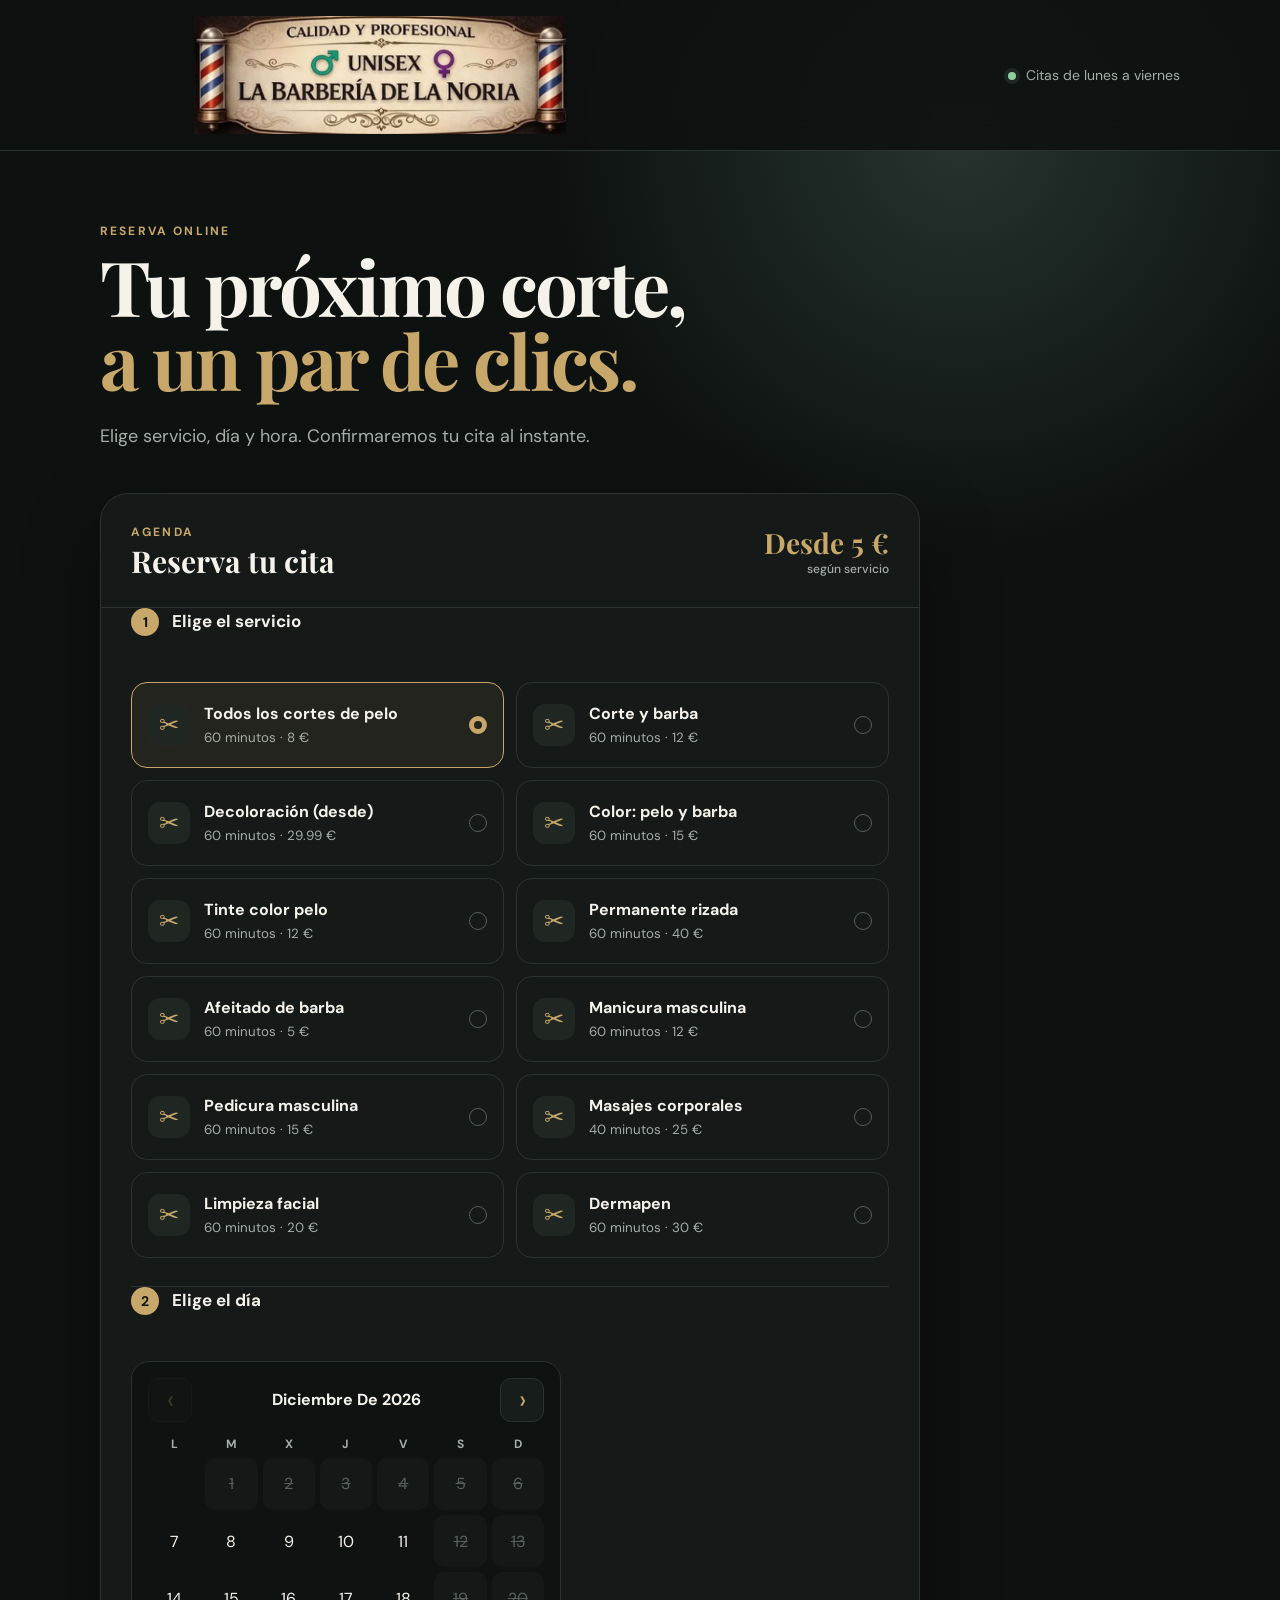
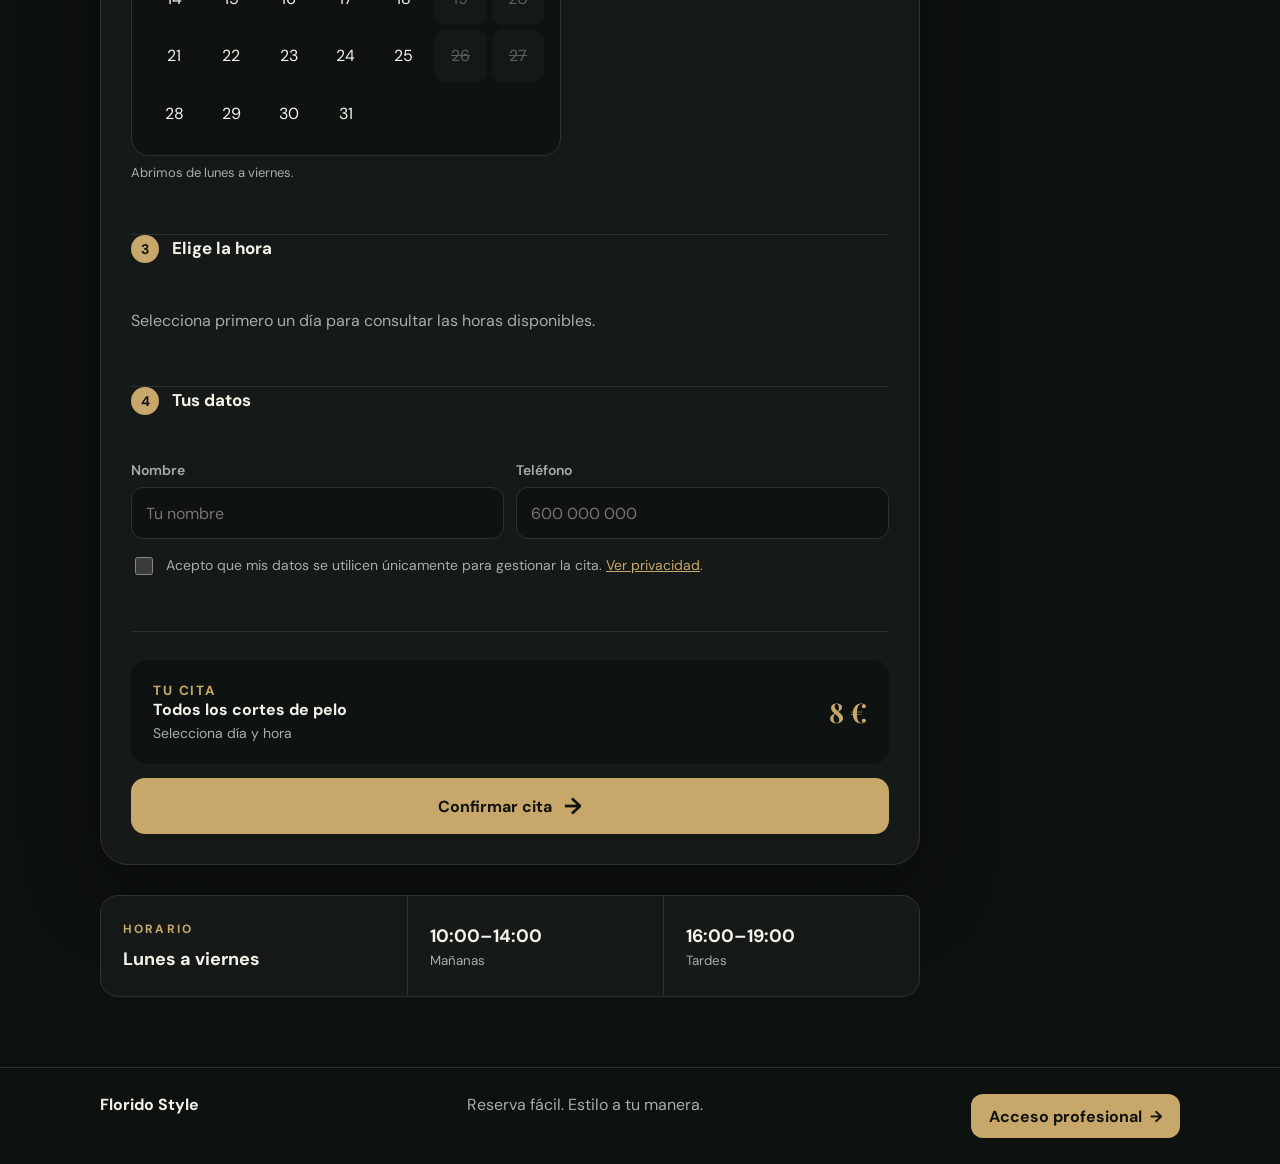
==== index.html @ 10f053c9 "barber" ====
<!doctype html>
<html lang="es">
<head>
  <meta charset="UTF-8">
  <meta name="viewport" content="width=device-width, initial-scale=1, viewport-fit=cover">
  <meta name="theme-color" content="#101413">
  <meta name="description" content="Reserva online tu día y hora en Florido Style.">
  <meta property="og:type" content="website">
  <meta property="og:locale" content="es_ES">
  <meta property="og:title" content="Citas Florido Style">
  <meta property="og:description" content="Reserva online tu día y hora en Florido Style.">
  <meta property="og:url" content="https://albertolopezmo-arch.github.io/florido-style-citas/index.html">
  <meta property="og:image" content="https://albertolopezmo-arch.github.io/florido-style-citas/assets/citas-florido-style-social.png?v=2">
  <meta property="og:image:alt" content="Citas Florido Style · Reserva online tu día y hora">
  <meta name="twitter:card" content="summary_large_image">
  <meta name="twitter:title" content="Citas Florido Style">
  <meta name="twitter:description" content="Reserva online tu día y hora en Florido Style.">
  <meta name="twitter:image" content="https://albertolopezmo-arch.github.io/florido-style-citas/assets/citas-florido-style-social.png?v=2">
  <title>Citas Florido Style</title>
  <link rel="preconnect" href="https://fonts.googleapis.com">
  <link rel="preconnect" href="https://fonts.gstatic.com" crossorigin>
  <link href="https://fonts.googleapis.com/css2?family=DM+Sans:wght@400;500;600;700&family=Playfair+Display:wght@700&display=swap" rel="stylesheet">
  <link rel="stylesheet" href="styles.css">
</head>
<body>
  <section id="welcome-splash" class="welcome-splash" aria-label="Bienvenida a Florido Style">
    <img src="assets/portada-florido-style.png" alt="Florido Style Barbería">
    <div class="agenda-loading" role="status" aria-label="Cargando agenda">
      <div class="barber-progress" aria-hidden="true"><i></i></div>
      <span>Cargando agenda</span>
    </div>
  </section>

  <header class="topbar">
    <a class="brand noria-brand" href="#" aria-label="La Barbería de la Noria, inicio">
      <img class="brand-logo noria-logo" src="assets/logo-barberia-de-la-noria.png" alt="La Barbería de la Noria, calidad y profesional, unisex">
    </a>
    <div class="open-pill"><span></span> Citas de lunes a viernes</div>
  </header>

  <main>
    <section class="intro">
      <p class="eyebrow">RESERVA ONLINE</p>
      <h1>Tu próximo corte,<br><em>a un par de clics.</em></h1>
      <p>Elige servicio, día y hora. Confirmaremos tu cita al instante.</p>
    </section>

    <section class="booking-card" aria-labelledby="booking-title">
      <div class="card-heading">
        <div><span>AGENDA</span><h2 id="booking-title">Reserva tu cita</h2></div>
        <div class="price" id="headline-price">Desde 5 €<small>según servicio</small></div>
      </div>

      <form id="booking-form" novalidate>
        <fieldset>
          <legend><span>1</span> Elige el servicio</legend>
          <div id="service-grid" class="service-grid"><p class="empty-state">Cargando servicios…</p></div>
        </fieldset>

        <fieldset>
          <legend><span>2</span> Elige el día</legend>
          <div class="booking-calendar" aria-label="Calendario de citas">
            <div class="calendar-heading">
              <button id="calendar-prev" type="button" aria-label="Mes anterior">‹</button>
              <strong id="calendar-month"></strong>
              <button id="calendar-next" type="button" aria-label="Mes siguiente">›</button>
            </div>
            <div class="calendar-weekdays" aria-hidden="true"><span>L</span><span>M</span><span>X</span><span>J</span><span>V</span><span>S</span><span>D</span></div>
            <div id="calendar-days" class="calendar-days" aria-live="polite"></div>
            <input id="booking-date" type="hidden" required>
          </div>
          <p class="hint">Abrimos de lunes a viernes.</p>
          <p id="date-error" class="error" role="alert"></p>
        </fieldset>

        <fieldset>
          <legend><span>3</span> Elige la hora</legend>
          <div id="slots" class="slots" aria-live="polite">
            <p class="empty-state">Selecciona primero un día para consultar las horas disponibles.</p>
          </div>
          <p id="slot-error" class="error" role="alert"></p>
        </fieldset>

        <fieldset>
          <legend><span>4</span> Tus datos</legend>
          <div class="details-grid">
            <label><span>Nombre</span><input id="customer-name" autocomplete="name" maxlength="60" placeholder="Tu nombre" required></label>
            <label><span>Teléfono</span><input id="customer-phone" type="tel" autocomplete="tel" maxlength="20" placeholder="600 000 000" required></label>
          </div>
          <label class="privacy-check">
            <input id="privacy-check" type="checkbox" required>
            <span>Acepto que mis datos se utilicen únicamente para gestionar la cita. <a href="privacy.html" target="_blank">Ver privacidad</a>.</span>
          </label>
          <p id="form-error" class="error" role="alert"></p>
        </fieldset>

        <div class="summary" id="summary">
          <div><small>TU CITA</small><strong id="summary-service">Corte de pelo</strong><span id="summary-when">Selecciona día y hora</span></div>
          <strong id="summary-price">—</strong>
        </div>
        <button class="primary-button" id="submit-button" type="submit">Confirmar cita <span>→</span></button>
      </form>
    </section>

    <section class="hours" aria-label="Horario">
      <div><span>HORARIO</span><strong>Lunes a viernes</strong></div>
      <div><strong>10:00–14:00</strong><small>Mañanas</small></div>
      <div><strong>16:00–19:00</strong><small>Tardes</small></div>
    </section>
  </main>

  <footer><strong>Florido Style</strong><span>Reserva fácil. Estilo a tu manera.</span><a class="professional-button" href="admin.html">Acceso profesional <b>→</b></a></footer>

  <dialog id="confirmation-dialog">
    <div class="success-icon">✓</div>
    <p class="eyebrow">CITA CONFIRMADA</p>
    <h2>¡Te esperamos!</h2>
    <p id="confirmation-text"></p>
    <div class="calendar-actions">
      <button id="add-google-calendar" class="calendar-button" type="button">Abrir en Google Calendar</button>
      <button id="download-calendar" class="calendar-button secondary-calendar" type="button">iPhone u otro calendario</button>
      <small>En iPhone, abre el archivo descargado y pulsa «Añadir».</small>
    </div>
    <button id="close-dialog" class="primary-button" type="button">Entendido</button>
  </dialog>

  <script src="config.js"></script>
  <script src="app.js"></script>
</body>
</html>
---- styles.css ----
:root {
  color-scheme: dark;
  --ink: #f5f2ea;
  --muted: #a6ada8;
  --bg: #0d1110;
  --panel: #151a18;
  --line: #2b332f;
  --accent: #c7a76a;
  --accent-dark: #a4854e;
  --success: #8fcf9d;
  font-family: "DM Sans", system-ui, sans-serif;
}
* { box-sizing: border-box; }
html { scroll-behavior: smooth; }
body { margin: 0; min-width: 320px; min-height: 100vh; overflow-x: hidden; padding-bottom: env(safe-area-inset-bottom); color: var(--ink); background: radial-gradient(circle at 75% 5%, #25332e 0, transparent 26rem), var(--bg); }
button, input { font: inherit; touch-action: manipulation; }
button, label, a { -webkit-tap-highlight-color: transparent; }
button:focus-visible, input:focus-visible, a:focus-visible { outline: 3px solid rgba(199,167,106,.55); outline-offset: 3px; }
a { color: var(--accent); }
.welcome-splash { position: fixed; inset: 0; z-index: 100; min-height: 100dvh; display: grid; place-items: center; overflow: hidden; background: #050706; transition: opacity .8s ease, visibility .8s ease; }
.welcome-splash.closing { opacity: 0; visibility: hidden; pointer-events: none; }
.welcome-splash img { position: relative; z-index: 1; display: block; width: 100%; height: 100%; object-fit: contain; }
.agenda-loading { position: absolute; z-index: 2; left: 50%; bottom: calc(18px + env(safe-area-inset-bottom)); width: min(78%, 370px); transform: translateX(-50%); text-align: center; text-shadow: 0 2px 10px #000; }
.agenda-loading span { display: block; margin-top: 9px; color: #f7e4ae; font-size: 14px; font-weight: 700; letter-spacing: .08em; }
.barber-progress { height: 14px; padding: 2px; overflow: hidden; border: 2px solid #d7ae4b; border-radius: 999px; background: #080a09; box-shadow: 0 3px 15px rgba(0,0,0,.65), inset 0 0 4px #000; }
.barber-progress i { display: block; width: 100%; height: 100%; border-radius: inherit; background: repeating-linear-gradient(120deg, #1749c8 0 16px, #f5f5f2 16px 32px, #d62d35 32px 48px, #f5f5f2 48px 64px); background-size: 78px 100%; transform-origin: left; animation: barber-fill 2s linear forwards, barber-stripes .7s linear infinite; }
@keyframes barber-fill { from { transform: scaleX(.03); } to { transform: scaleX(1); } }
@keyframes barber-stripes { to { background-position: 78px 0; } }
@media (min-width: 700px) {
  .welcome-splash { padding: 32px; background: #0b0f0d; }
  .welcome-splash::before { content: ""; position: absolute; inset: -30px; background: linear-gradient(rgba(4,7,6,.58), rgba(4,7,6,.84)), url("assets/portada-florido-style.png") center / cover no-repeat; filter: blur(22px); transform: scale(1.06); }
  .welcome-splash img { width: auto; height: min(820px, calc(100dvh - 64px)); max-width: min(520px, calc(100vw - 64px)); border-radius: 18px; box-shadow: 0 24px 80px rgba(0,0,0,.68); }
  .agenda-loading { bottom: 46px; }
}
.topbar { min-height: 82px; display: flex; align-items: center; justify-content: space-between; gap: 20px; padding: calc(16px + env(safe-area-inset-top)) max(24px, calc((100vw - 1080px) / 2)) 16px; border-bottom: 1px solid var(--line); background: rgba(13,17,16,.86); backdrop-filter: blur(16px); position: sticky; top: 0; z-index: 5; }
.brand { color: inherit; text-decoration: none; display: flex; align-items: center; gap: 12px; }
.brand-logo { display: block; width: clamp(210px, 27vw, 300px); height: auto; }
.noria-brand { max-width: min(560px, 72vw); }
.noria-logo { width: clamp(300px, 45vw, 560px); max-height: 118px; object-fit: contain; }
.brand-mark { width: 46px; height: 46px; display: grid; place-items: center; border: 1px solid var(--accent); border-radius: 50%; font: 700 17px "Playfair Display"; color: var(--accent); }
.brand strong, .brand small { display: block; }
.brand strong { font: 700 20px "Playfair Display"; }
.brand small { color: var(--muted); letter-spacing: .22em; font-size: 10px; margin-top: 2px; }
.open-pill { color: var(--muted); font-size: 14px; }
.open-pill span { display: inline-block; width: 8px; height: 8px; border-radius: 50%; background: var(--success); margin-right: 6px; box-shadow: 0 0 0 4px rgba(143,207,157,.1); }
main { width: min(1080px, calc(100% - 32px)); margin: 0 auto; }
.intro { padding: 72px 0 42px; max-width: 720px; }
.eyebrow, .card-heading span, .hours span { margin: 0 0 10px; color: var(--accent); font-size: 12px; font-weight: 700; letter-spacing: .18em; }
h1 { font: 700 clamp(42px, 8vw, 76px)/.98 "Playfair Display"; letter-spacing: -.035em; margin: 0; }
h1 em { color: var(--accent); font-style: normal; }
.intro > p:last-child { color: var(--muted); font-size: 18px; line-height: 1.6; margin: 24px 0 0; }
.booking-card { max-width: 820px; margin-bottom: 30px; border: 1px solid var(--line); border-radius: 28px; background: rgba(21,26,24,.96); box-shadow: 0 30px 80px rgba(0,0,0,.32); overflow: hidden; }
.card-heading { padding: 26px 30px; border-bottom: 1px solid var(--line); display: flex; justify-content: space-between; align-items: center; gap: 20px; }
.card-heading h2 { font: 700 30px "Playfair Display"; margin: 0; }
.price { color: var(--accent); font: 700 28px "Playfair Display"; text-align: right; }
.price small { display: block; color: var(--muted); font: 500 12px "DM Sans"; }
form { padding: 0 30px 30px; }
fieldset { border: 0; margin: 0; padding: 28px 0; border-bottom: 1px solid var(--line); }
legend { padding: 0; margin-bottom: 18px; font-size: 17px; font-weight: 700; }
legend span { display: inline-grid; place-items: center; width: 28px; height: 28px; margin-right: 9px; border-radius: 50%; background: var(--accent); color: #121512; font-size: 14px; }
.service-grid { display: grid; grid-template-columns: repeat(2, 1fr); gap: 12px; }
.service-card { position: relative; display: flex; align-items: center; gap: 14px; min-height: 86px; padding: 16px; border: 1px solid var(--line); border-radius: 16px; cursor: pointer; transition: .2s ease; }
.service-card:hover { border-color: #5b665f; transform: translateY(-1px); }
.service-card:has(input:checked) { border-color: var(--accent); background: rgba(199,167,106,.08); }
.service-card input { position: absolute; opacity: 0; }
.service-icon { width: 42px; height: 42px; flex: 0 0 auto; display: grid; place-items: center; border-radius: 12px; background: #202723; color: var(--accent); font-size: 24px; }
.service-card strong, .service-card small { display: block; }
.service-card small { margin-top: 5px; color: var(--muted); }
.service-card i { width: 18px; height: 18px; margin-left: auto; border: 1px solid #56605a; border-radius: 50%; }
.service-card:has(input:checked) i { border: 5px solid var(--accent); }
label > span:first-child, .date-control > span { display: block; margin-bottom: 8px; color: var(--muted); font-size: 14px; font-weight: 600; }
input[type="date"], input[type="text"], input[type="tel"], input:not([type]) { width: 100%; min-width: 0; max-width: 100%; min-height: 52px; padding: 0 14px; color: var(--ink); background: #0e1311; border: 1px solid var(--line); border-radius: 12px; outline: none; font-size: 16px; }
input:focus { border-color: var(--accent); box-shadow: 0 0 0 3px rgba(199,167,106,.12); }
.date-control { display: block; max-width: 360px; }
.booking-calendar { width: min(100%, 430px); padding: 16px; border: 1px solid var(--line); border-radius: 18px; background: #0e1311; }
.calendar-heading { display: grid; grid-template-columns: 44px 1fr 44px; align-items: center; gap: 8px; margin-bottom: 14px; }
.calendar-heading strong { text-align: center; text-transform: capitalize; font-size: 16px; }
.calendar-heading button { width: 44px; height: 44px; color: var(--accent); background: #171d1a; border: 1px solid var(--line); border-radius: 11px; cursor: pointer; font-size: 27px; }
.calendar-heading button:disabled { opacity: .25; cursor: default; }
.calendar-weekdays, .calendar-days { display: grid; grid-template-columns: repeat(7, minmax(0, 1fr)); gap: 5px; }
.calendar-weekdays { margin-bottom: 6px; color: var(--muted); text-align: center; font-size: 12px; font-weight: 700; }
.calendar-day { aspect-ratio: 1; min-width: 0; display: grid; place-items: center; padding: 0; color: var(--ink); background: transparent; border: 1px solid transparent; border-radius: 10px; cursor: pointer; }
.calendar-day:hover:not(:disabled) { border-color: var(--accent); }
.calendar-day.selected { color: #111511; background: var(--accent); font-weight: 700; }
.calendar-day:disabled { color: #59605c; background: rgba(255,255,255,.025); cursor: not-allowed; text-decoration: line-through; }
.calendar-day.blocked:disabled { color: #777d79; background: rgba(255,255,255,.055); }
.calendar-blank { aspect-ratio: 1; }
.hint { color: var(--muted); font-size: 13px; margin: 8px 0 0; }
.slots { display: grid; grid-template-columns: repeat(4, 1fr); gap: 10px; }
.slot { min-height: 50px; color: var(--ink); background: #0e1311; border: 1px solid var(--line); border-radius: 12px; cursor: pointer; font-size: 16px; }
.slot:hover { border-color: var(--accent); }
.slot.selected { color: #111511; background: var(--accent); border-color: var(--accent); font-weight: 700; }
.empty-state { grid-column: 1 / -1; margin: 0; color: var(--muted); line-height: 1.5; }
.details-grid { display: grid; grid-template-columns: 1fr 1fr; gap: 12px; }
.details-grid label span { display: block; margin-bottom: 8px; color: var(--muted); font-size: 14px; }
.privacy-check { display: flex; gap: 10px; align-items: flex-start; margin-top: 16px; color: var(--muted); font-size: 14px; line-height: 1.5; }
.privacy-check input { width: 18px; height: 18px; margin-top: 2px; accent-color: var(--accent); }
.error { min-height: 18px; margin: 7px 0 0; color: #ff9a96; font-size: 13px; }
.summary { display: flex; align-items: center; justify-content: space-between; gap: 20px; padding: 22px; margin: 28px 0 14px; border-radius: 16px; background: #0e1311; }
.summary small, .summary strong, .summary span { display: block; }
.summary small { color: var(--accent); letter-spacing: .14em; font-weight: 700; }
.summary span { color: var(--muted); margin-top: 4px; font-size: 14px; }
.summary > strong { color: var(--accent); font: 700 27px "Playfair Display"; }
.primary-button { width: 100%; min-height: 56px; padding: 0 20px; display: flex; align-items: center; justify-content: center; gap: 12px; color: #101310; background: var(--accent); border: 0; border-radius: 14px; font-weight: 700; cursor: pointer; transition: .2s ease; }
.primary-button:hover { background: #d5b97f; transform: translateY(-1px); }
.primary-button:disabled { opacity: .55; cursor: wait; transform: none; }
.primary-button span { font-size: 23px; }
.hours { max-width: 820px; display: grid; grid-template-columns: 1.2fr 1fr 1fr; gap: 1px; margin-bottom: 70px; border: 1px solid var(--line); border-radius: 18px; overflow: hidden; background: var(--line); }
.hours > div { min-height: 100px; padding: 22px; display: flex; flex-direction: column; justify-content: center; background: var(--panel); }
.hours strong { font-size: 18px; }
.hours small { color: var(--muted); margin-top: 4px; }
footer { display: flex; justify-content: space-between; gap: 20px; padding: 26px max(24px, calc((100vw - 1080px) / 2)); border-top: 1px solid var(--line); color: var(--muted); }
footer strong { color: var(--ink); }
.professional-button { align-self: center; min-height: 44px; display: inline-flex; align-items: center; justify-content: center; gap: 8px; padding: 0 18px; color: #101310; background: var(--accent); border-radius: 12px; text-decoration: none; font-weight: 700; transition: .2s ease; }
.professional-button:hover { background: #d5b97f; transform: translateY(-1px); }
dialog { width: min(440px, calc(100% - 32px)); max-height: calc(100dvh - 32px); overflow-y: auto; padding: 34px; color: var(--ink); text-align: center; background: var(--panel); border: 1px solid var(--line); border-radius: 24px; box-shadow: 0 30px 100px rgba(0,0,0,.6); }
dialog::backdrop { background: rgba(0,0,0,.72); backdrop-filter: blur(4px); }
dialog h2 { font: 700 34px "Playfair Display"; margin: 6px 0 12px; }
dialog p { color: var(--muted); line-height: 1.6; }
.success-icon { width: 58px; height: 58px; margin: 0 auto 18px; display: grid; place-items: center; border-radius: 50%; color: #102014; background: var(--success); font-size: 30px; font-weight: 700; }
.calendar-button { width: 100%; min-height: 54px; margin: 8px 0 10px; color: var(--ink); background: #202723; border: 1px solid var(--accent); border-radius: 14px; cursor: pointer; font-weight: 700; }
.calendar-button:hover { background: #29332e; }
.calendar-actions { margin: 8px 0 14px; }
.calendar-actions .calendar-button { margin: 8px 0 0; }
.calendar-actions .calendar-button:first-child { color: #101310; background: var(--accent); }
.calendar-actions .calendar-button:first-child:hover { background: #d5b97f; }
.calendar-actions small { display: block; margin-top: 9px; color: var(--muted); line-height: 1.45; }
@media (max-width: 650px) {
  .topbar { min-height: 68px; padding: calc(10px + env(safe-area-inset-top)) max(14px, env(safe-area-inset-right)) 10px max(14px, env(safe-area-inset-left)); }
  .open-pill { display: none; }
  .brand-mark { width: 42px; height: 42px; }
  .brand strong { font-size: 18px; }
  .brand-logo { width: min(230px, 68vw); }
  .noria-brand { max-width: 68vw; }
  .noria-logo { width: 100%; max-height: 86px; }
  main { width: min(100% - 16px, 1080px); }
  .intro { padding: 30px 6px 24px; }
  h1 { font-size: clamp(36px, 12vw, 52px); }
  .intro > p:last-child { font-size: 16px; }
  .booking-card { margin-bottom: 18px; border-radius: 20px; }
  .card-heading { align-items: flex-end; padding-top: 21px; padding-bottom: 21px; }
  .card-heading h2 { font-size: 26px; }
  .price { font-size: 25px; }
  .card-heading, form { padding-left: 18px; padding-right: 18px; }
  fieldset { padding: 24px 0; }
  legend { font-size: 16px; line-height: 1.4; }
  .service-grid, .details-grid { grid-template-columns: 1fr; }
  .booking-calendar { width: 100%; padding: 12px; }
  .service-card { min-height: 78px; }
  .slots { grid-template-columns: repeat(3, minmax(0, 1fr)); }
  .summary { padding: 18px; margin-top: 24px; }
  .primary-button { min-height: 58px; font-size: 16px; }
  .hours { grid-template-columns: 1fr; }
  footer { flex-direction: column; padding: 24px 18px; }
  .professional-button { width: 100%; min-height: 52px; }
  dialog { padding: 28px 22px; }
}
@media (max-width: 380px) {
  main { width: calc(100% - 12px); }
  .intro { padding-top: 24px; }
  h1 { font-size: 35px; }
  .card-heading, form { padding-left: 14px; padding-right: 14px; }
  .card-heading h2 { font-size: 23px; }
  .price { font-size: 22px; }
  .slots { grid-template-columns: repeat(2, minmax(0, 1fr)); }
  .summary { align-items: flex-end; padding: 16px; }
  .summary > strong { font-size: 24px; }
}
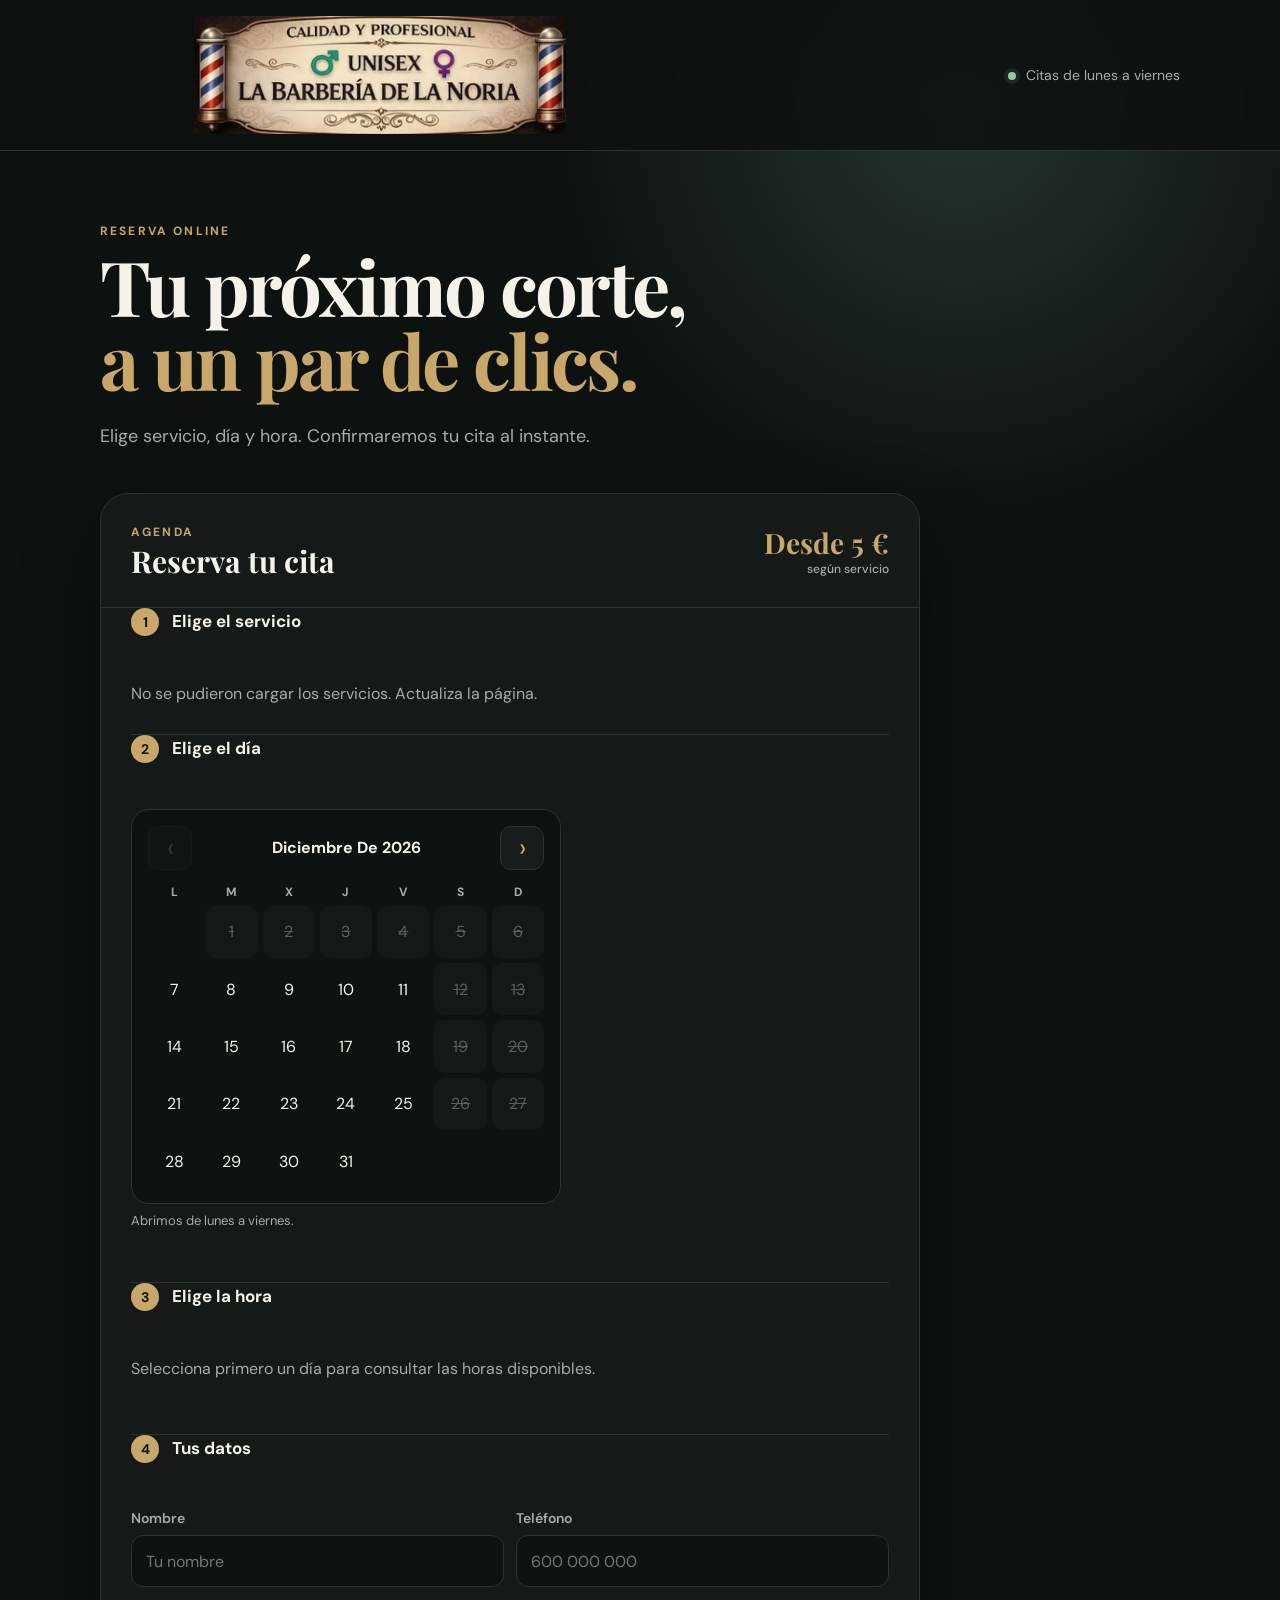
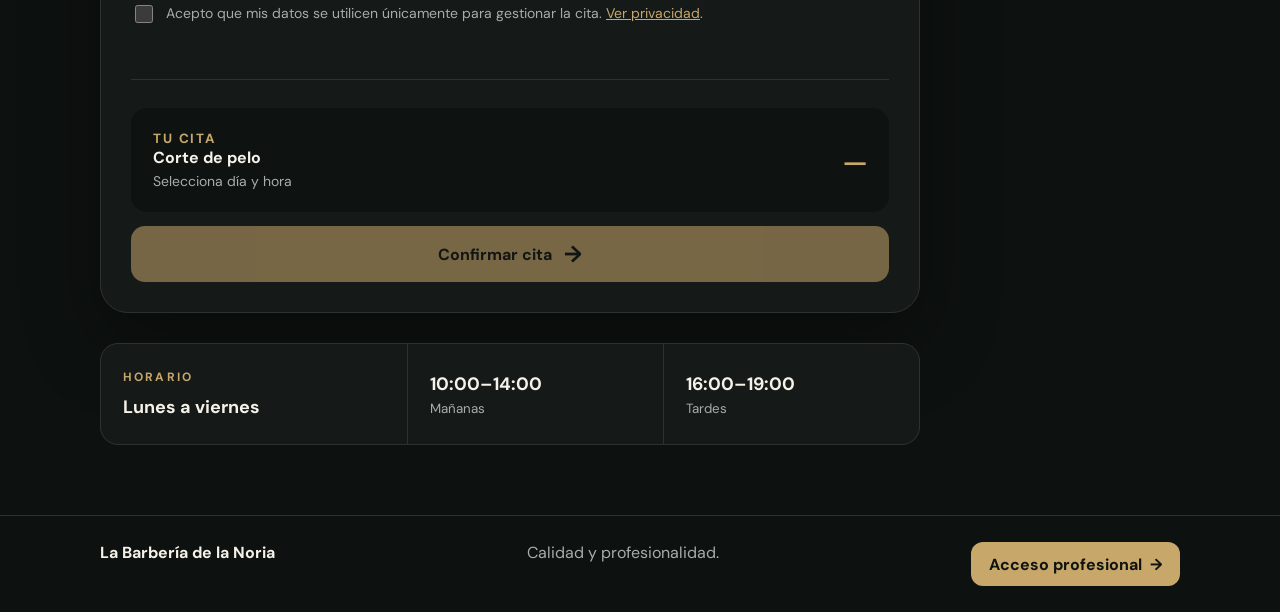
==== commit 75fc87c8: "noria" ====
--- a/index.html
+++ b/index.html
@@ -4,27 +4,27 @@
   <meta charset="UTF-8">
   <meta name="viewport" content="width=device-width, initial-scale=1, viewport-fit=cover">
   <meta name="theme-color" content="#101413">
-  <meta name="description" content="Reserva online tu día y hora en Florido Style.">
+  <meta name="description" content="Reserva online tu cita en La Barbería de la Noria.">
   <meta property="og:type" content="website">
   <meta property="og:locale" content="es_ES">
-  <meta property="og:title" content="Citas Florido Style">
-  <meta property="og:description" content="Reserva online tu día y hora en Florido Style.">
-  <meta property="og:url" content="https://albertolopezmo-arch.github.io/florido-style-citas/index.html">
-  <meta property="og:image" content="https://albertolopezmo-arch.github.io/florido-style-citas/assets/citas-florido-style-social.png?v=2">
-  <meta property="og:image:alt" content="Citas Florido Style · Reserva online tu día y hora">
+  <meta property="og:title" content="Citas La Barbería de la Noria">
+  <meta property="og:description" content="Reserva online tu cita en La Barbería de la Noria.">
+  <meta property="og:url" content="https://albertolopezmo-arch.github.io/barberia-de-la-noria-citas/index.html">
+  <meta property="og:image" content="https://albertolopezmo-arch.github.io/barberia-de-la-noria-citas/assets/referencia-barberia-de-la-noria.png">
+  <meta property="og:image:alt" content="La Barbería de la Noria · Reserva online">
   <meta name="twitter:card" content="summary_large_image">
-  <meta name="twitter:title" content="Citas Florido Style">
-  <meta name="twitter:description" content="Reserva online tu día y hora en Florido Style.">
-  <meta name="twitter:image" content="https://albertolopezmo-arch.github.io/florido-style-citas/assets/citas-florido-style-social.png?v=2">
-  <title>Citas Florido Style</title>
+  <meta name="twitter:title" content="Citas La Barbería de la Noria">
+  <meta name="twitter:description" content="Reserva online tu cita en La Barbería de la Noria.">
+  <meta name="twitter:image" content="https://albertolopezmo-arch.github.io/barberia-de-la-noria-citas/assets/referencia-barberia-de-la-noria.png">
+  <title>Citas La Barbería de la Noria</title>
   <link rel="preconnect" href="https://fonts.googleapis.com">
   <link rel="preconnect" href="https://fonts.gstatic.com" crossorigin>
   <link href="https://fonts.googleapis.com/css2?family=DM+Sans:wght@400;500;600;700&family=Playfair+Display:wght@700&display=swap" rel="stylesheet">
   <link rel="stylesheet" href="styles.css">
 </head>
 <body>
-  <section id="welcome-splash" class="welcome-splash" aria-label="Bienvenida a Florido Style">
-    <img src="assets/portada-florido-style.png" alt="Florido Style Barbería">
+  <section id="welcome-splash" class="welcome-splash" aria-label="Bienvenida a La Barbería de la Noria">
+    <img src="assets/referencia-barberia-de-la-noria.png" alt="La Barbería de la Noria">
     <div class="agenda-loading" role="status" aria-label="Cargando agenda">
       <div class="barber-progress" aria-hidden="true"><i></i></div>
       <span>Cargando agenda</span>
@@ -109,7 +109,7 @@
     </section>
   </main>
 
-  <footer><strong>Florido Style</strong><span>Reserva fácil. Estilo a tu manera.</span><a class="professional-button" href="admin.html">Acceso profesional <b>→</b></a></footer>
+  <footer><strong>La Barbería de la Noria</strong><span>Calidad y profesionalidad.</span><a class="professional-button" href="admin.html">Acceso profesional <b>→</b></a></footer>
 
   <dialog id="confirmation-dialog">
     <div class="success-icon">✓</div>
--- a/styles.css
+++ b/styles.css
@@ -28,7 +28,7 @@
 @keyframes barber-stripes { to { background-position: 78px 0; } }
 @media (min-width: 700px) {
   .welcome-splash { padding: 32px; background: #0b0f0d; }
-  .welcome-splash::before { content: ""; position: absolute; inset: -30px; background: linear-gradient(rgba(4,7,6,.58), rgba(4,7,6,.84)), url("assets/portada-florido-style.png") center / cover no-repeat; filter: blur(22px); transform: scale(1.06); }
+  .welcome-splash::before { content: ""; position: absolute; inset: -30px; background: linear-gradient(rgba(4,7,6,.58), rgba(4,7,6,.84)), url("assets/referencia-barberia-de-la-noria.png") center / cover no-repeat; filter: blur(22px); transform: scale(1.06); }
   .welcome-splash img { width: auto; height: min(820px, calc(100dvh - 64px)); max-width: min(520px, calc(100vw - 64px)); border-radius: 18px; box-shadow: 0 24px 80px rgba(0,0,0,.68); }
   .agenda-loading { bottom: 46px; }
 }
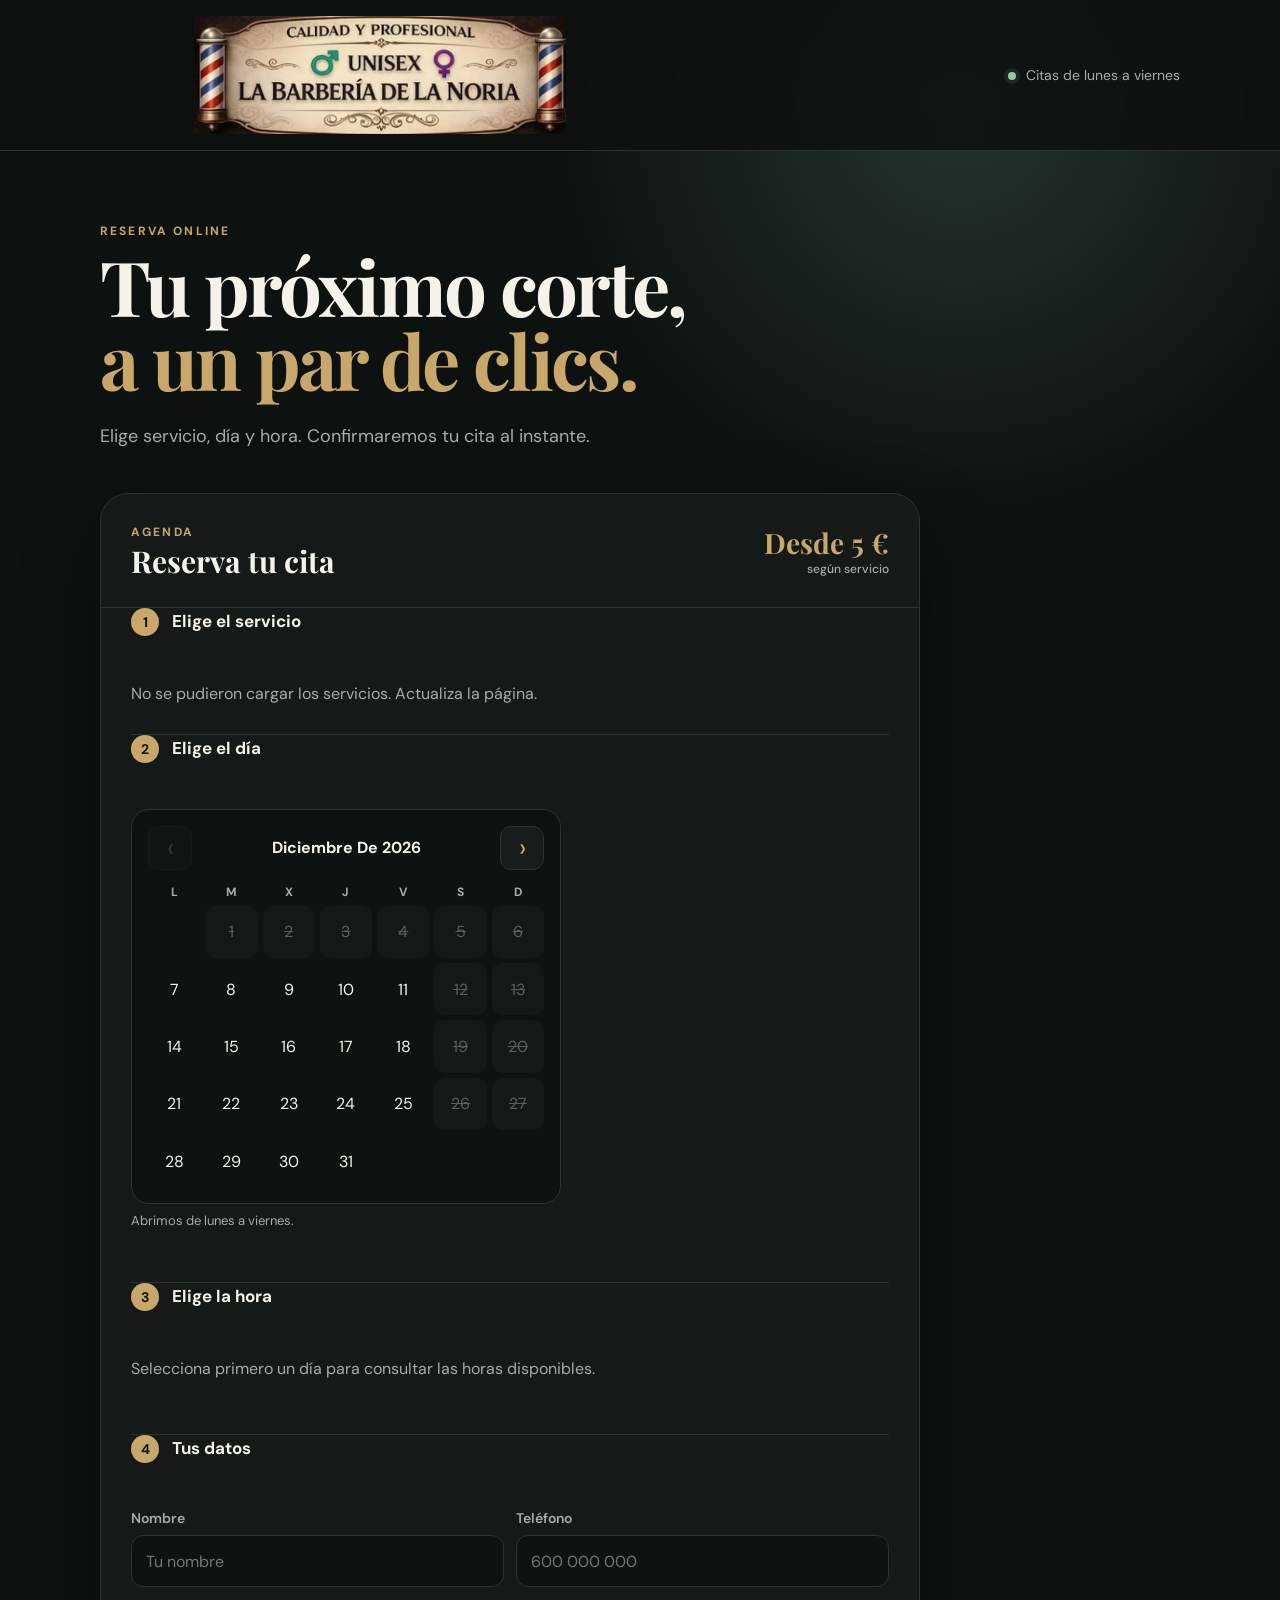
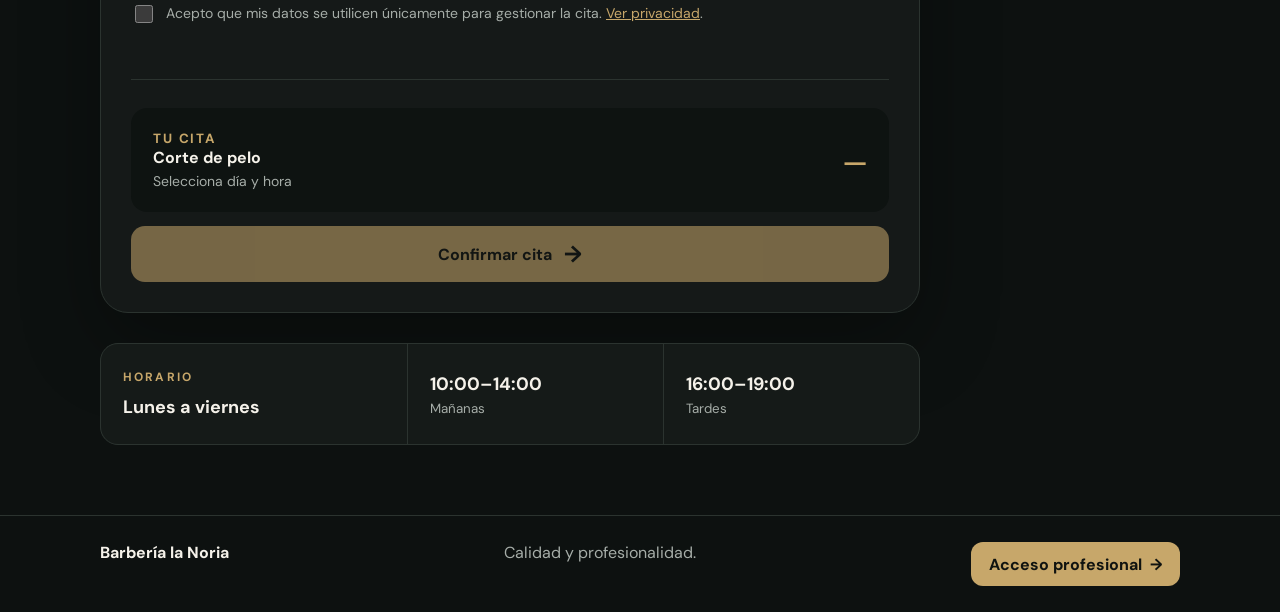
==== commit 472d541d: "noria" ====
--- a/index.html
+++ b/index.html
@@ -20,11 +20,11 @@
   <link rel="preconnect" href="https://fonts.googleapis.com">
   <link rel="preconnect" href="https://fonts.gstatic.com" crossorigin>
   <link href="https://fonts.googleapis.com/css2?family=DM+Sans:wght@400;500;600;700&family=Playfair+Display:wght@700&display=swap" rel="stylesheet">
-  <link rel="stylesheet" href="styles.css">
+  <link rel="stylesheet" href="styles.css?v=3">
 </head>
 <body>
   <section id="welcome-splash" class="welcome-splash" aria-label="Bienvenida a La Barbería de la Noria">
-    <img src="assets/referencia-barberia-de-la-noria.png" alt="La Barbería de la Noria">
+    <img src="assets/logo-barberia-de-la-noria.png?v=3" alt="La Barbería de la Noria">
     <div class="agenda-loading" role="status" aria-label="Cargando agenda">
       <div class="barber-progress" aria-hidden="true"><i></i></div>
       <span>Cargando agenda</span>
@@ -33,7 +33,7 @@
 
   <header class="topbar">
     <a class="brand noria-brand" href="#" aria-label="La Barbería de la Noria, inicio">
-      <img class="brand-logo noria-logo" src="assets/logo-barberia-de-la-noria.png" alt="La Barbería de la Noria, calidad y profesional, unisex">
+      <img class="brand-logo noria-logo" src="assets/logo-barberia-de-la-noria.png?v=3" alt="La Barbería de la Noria, calidad y profesional, unisex">
     </a>
     <div class="open-pill"><span></span> Citas de lunes a viernes</div>
   </header>
@@ -109,7 +109,7 @@
     </section>
   </main>
 
-  <footer><strong>La Barbería de la Noria</strong><span>Calidad y profesionalidad.</span><a class="professional-button" href="admin.html">Acceso profesional <b>→</b></a></footer>
+  <footer><strong>Barbería la Noria</strong><span>Calidad y profesionalidad.</span><a class="professional-button" href="admin.html">Acceso profesional <b>→</b></a></footer>
 
   <dialog id="confirmation-dialog">
     <div class="success-icon">✓</div>
@@ -125,6 +125,6 @@
   </dialog>
 
   <script src="config.js"></script>
-  <script src="app.js"></script>
+  <script src="app.js?v=3"></script>
 </body>
 </html>
--- a/styles.css
+++ b/styles.css
@@ -17,20 +17,19 @@
 button, label, a { -webkit-tap-highlight-color: transparent; }
 button:focus-visible, input:focus-visible, a:focus-visible { outline: 3px solid rgba(199,167,106,.55); outline-offset: 3px; }
 a { color: var(--accent); }
-.welcome-splash { position: fixed; inset: 0; z-index: 100; min-height: 100dvh; display: grid; place-items: center; overflow: hidden; background: #050706; transition: opacity .8s ease, visibility .8s ease; }
+.welcome-splash { position: fixed; inset: 0; z-index: 100; min-height: 100dvh; display: flex; flex-direction: column; align-items: center; justify-content: center; gap: 34px; overflow: hidden; padding: 28px; background: #000; transition: opacity .8s ease, visibility .8s ease; }
 .welcome-splash.closing { opacity: 0; visibility: hidden; pointer-events: none; }
-.welcome-splash img { position: relative; z-index: 1; display: block; width: 100%; height: 100%; object-fit: contain; }
-.agenda-loading { position: absolute; z-index: 2; left: 50%; bottom: calc(18px + env(safe-area-inset-bottom)); width: min(78%, 370px); transform: translateX(-50%); text-align: center; text-shadow: 0 2px 10px #000; }
+.welcome-splash img { position: relative; z-index: 1; display: block; width: min(94vw, 760px); height: auto; object-fit: contain; }
+.agenda-loading { position: relative; z-index: 2; width: min(78vw, 370px); text-align: center; text-shadow: 0 2px 10px #000; }
 .agenda-loading span { display: block; margin-top: 9px; color: #f7e4ae; font-size: 14px; font-weight: 700; letter-spacing: .08em; }
 .barber-progress { height: 14px; padding: 2px; overflow: hidden; border: 2px solid #d7ae4b; border-radius: 999px; background: #080a09; box-shadow: 0 3px 15px rgba(0,0,0,.65), inset 0 0 4px #000; }
 .barber-progress i { display: block; width: 100%; height: 100%; border-radius: inherit; background: repeating-linear-gradient(120deg, #1749c8 0 16px, #f5f5f2 16px 32px, #d62d35 32px 48px, #f5f5f2 48px 64px); background-size: 78px 100%; transform-origin: left; animation: barber-fill 2s linear forwards, barber-stripes .7s linear infinite; }
 @keyframes barber-fill { from { transform: scaleX(.03); } to { transform: scaleX(1); } }
 @keyframes barber-stripes { to { background-position: 78px 0; } }
 @media (min-width: 700px) {
-  .welcome-splash { padding: 32px; background: #0b0f0d; }
-  .welcome-splash::before { content: ""; position: absolute; inset: -30px; background: linear-gradient(rgba(4,7,6,.58), rgba(4,7,6,.84)), url("assets/referencia-barberia-de-la-noria.png") center / cover no-repeat; filter: blur(22px); transform: scale(1.06); }
-  .welcome-splash img { width: auto; height: min(820px, calc(100dvh - 64px)); max-width: min(520px, calc(100vw - 64px)); border-radius: 18px; box-shadow: 0 24px 80px rgba(0,0,0,.68); }
-  .agenda-loading { bottom: 46px; }
+  .welcome-splash { padding: 42px; background: #000; }
+  .welcome-splash::before { display: none; }
+  .welcome-splash img { width: min(760px, calc(100vw - 84px)); max-height: 42vh; border-radius: 0; box-shadow: none; }
 }
 .topbar { min-height: 82px; display: flex; align-items: center; justify-content: space-between; gap: 20px; padding: calc(16px + env(safe-area-inset-top)) max(24px, calc((100vw - 1080px) / 2)) 16px; border-bottom: 1px solid var(--line); background: rgba(13,17,16,.86); backdrop-filter: blur(16px); position: sticky; top: 0; z-index: 5; }
 .brand { color: inherit; text-decoration: none; display: flex; align-items: center; gap: 12px; }
